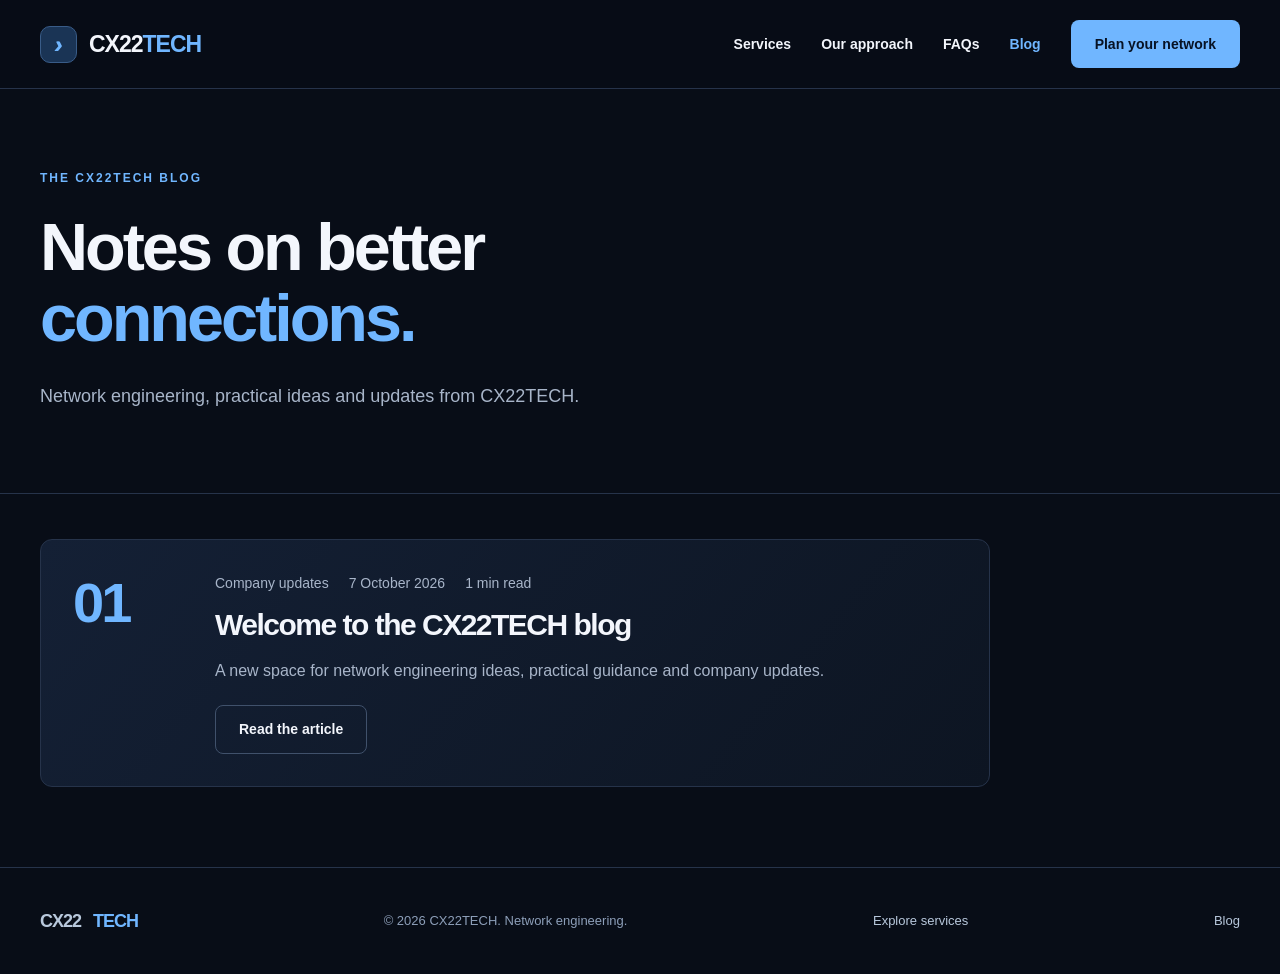
==== blog/index.html @ f7460386 "Add files via upload" ====
<!doctype html>
<html lang="en-GB">
<head>
<meta charset="utf-8"><meta name="viewport" content="width=device-width, initial-scale=1">
<title>Blog — CX22TECH</title><meta name="description" content="Network engineering ideas and company updates from CX22TECH.">
<link rel="icon" type="image/svg+xml" href="data:image/svg+xml,%3Csvg xmlns='http://www.w3.org/2000/svg' viewBox='0 0 32 32'%3E%3Crect width='32' height='32' rx='8' fill='%230b1220'/%3E%3Cpath d='M9 10l6 6-6 6m8-12l6 6-6 6' fill='none' stroke='%235eaeff' stroke-width='3'/%3E%3C/svg%3E">
<link rel="stylesheet" href="../assets/site.css">
</head>
<body><header><div class="wrap nav"><a class="brand" href="../" aria-label="CX22TECH home"><i class="mark" aria-hidden="true">››</i><div>CX22<span>TECH</span></div></a><button class="menu" aria-expanded="false" aria-controls="navigation">Menu</button><nav id="navigation" aria-label="Main navigation"><a href="../#services">Services</a><a href="../#approach">Our approach</a><a href="../#questions">FAQs</a><a href="../blog/" aria-current="page">Blog</a><a class="button" href="../#project">Plan your network</a></nav></div></header><main><div class="blog-hero"><div class="wrap"><p class="eyebrow">The CX22TECH blog</p><h1>Notes on better<br><span>connections.</span></h1><p class="lead">Network engineering, practical ideas and updates from CX22TECH.</p></div></div><section class="wrap blog-list" aria-label="Latest articles"><article class="post-card"><div class="post-number" aria-hidden="true">01</div><div><div class="post-meta"><span>Company updates</span><time datetime="2026-10-07">7 October 2026</time><span>1 min read</span></div><h2><a href="welcome-to-cx22tech/">Welcome to the CX22TECH blog</a></h2><p>A new space for network engineering ideas, practical guidance and company updates.</p><a class="button secondary" href="welcome-to-cx22tech/">Read the article</a></div></article></section></main><footer><div class="wrap footer-inner"><a class="brand" href="../">CX22<span>TECH</span></a><p>© <span id="year">2026</span> CX22TECH. Network engineering.</p><a href="../#services">Explore services</a><a href="../blog/">Blog</a></div></footer><script src="../assets/site.js" defer></script></body></html>
---- assets/site.css ----
:root{color-scheme:dark;--bg:#080d17;--panel:#111b2c;--line:#26334a;--text:#f3f6fc;--muted:#a8b5c9;--blue:#70b6ff}*{box-sizing:border-box}html{scroll-behavior:smooth;scroll-padding-top:95px}body{margin:0;background:var(--bg);color:var(--text);font-family:Inter,Arial,sans-serif;font-size:16px;line-height:1.6}a{color:inherit;text-decoration:none}button{font:inherit}a:focus-visible,button:focus-visible,summary:focus-visible{outline:3px solid var(--blue);outline-offset:6px}.wrap{width:min(1200px,calc(100% - 64px));margin:auto}header{border-bottom:1px solid var(--line);background:#080d17eF;position:sticky;top:0;z-index:10;backdrop-filter:blur(15px)}.nav{height:88px;display:flex;align-items:center;justify-content:space-between;gap:24px}.brand{font-size:23px;letter-spacing:-1px;font-weight:850;display:flex;align-items:center;gap:12px}.brand span{color:var(--blue)}.mark{display:grid;place-items:center;width:37px;height:37px;background:#1a3455;border:1px solid #395c88;border-radius:10px;font-size:23px;letter-spacing:-7px;padding-right:7px;color:var(--blue)}nav{display:flex;gap:30px;align-items:center;font-size:14px;font-weight:600}nav a:hover,footer a:hover{color:var(--blue)}.button{display:inline-flex;align-items:center;justify-content:center;min-height:48px;padding:12px 23px;border-radius:8px;background:var(--blue);color:#071224;font-weight:700;font-size:14px;border:1px solid transparent;transition:background .2s,transform .2s}.button:hover{background:#98cdff;transform:translateY(-2px)}.button.secondary{background:transparent;color:var(--text);border-color:#40516b}.menu{display:none;background:none;color:white;border:1px solid var(--line);border-radius:8px;padding:8px 12px}.hero{display:grid;grid-template-columns:1.08fr 1fr;gap:70px;align-items:center;padding:100px 0 88px}.eyebrow{color:var(--blue);font-size:12px;letter-spacing:2px;text-transform:uppercase;font-weight:700;margin:0 0 24px}h1{font-size:clamp(42px,5.2vw,70px);line-height:1.06;letter-spacing:-3px;margin:0 0 28px;font-weight:750}h1 span{color:var(--blue)}.lead{color:var(--muted);max-width:510px;font-size:18px;line-height:1.75;margin:0 0 32px}.actions{display:flex;gap:12px;flex-wrap:wrap}.small-note{font-size:13px;color:#8d9fb9;margin-top:23px}.network{border:1px solid #30405b;background:radial-gradient(ellipse at 50% 50%,#163456 0%,#0d1625 65%);border-radius:18px;overflow:hidden;box-shadow:0 25px 90px #0005}.panel-head{display:flex;justify-content:space-between;border-bottom:1px solid var(--line);padding:18px 22px;font-size:12px;letter-spacing:1px;text-transform:uppercase;color:#b4c4d9}.panel-head span:last-child{color:var(--blue)}.network svg{display:block;width:100%;height:auto}.diagram-line{stroke:#406b9b;stroke-width:1.5;fill:none}.node{fill:#12243b;stroke:#4b7fb2;stroke-width:1}.network text{font-family:Arial,sans-serif;fill:#dbeaff;font-size:13px}.network .sub{fill:#8eaccd;font-size:11px}.panel-foot{border-top:1px solid var(--line);display:flex;justify-content:space-between;padding:17px 22px;color:#9db2ce;font-size:12px}.strip{display:flex;justify-content:space-between;gap:25px;border-top:1px solid var(--line);border-bottom:1px solid var(--line);padding:26px 0;font-size:13px;letter-spacing:1.5px;text-transform:uppercase;color:#91a1b8}.strip strong{color:#d7e2f3;font-weight:500}section{padding:92px 0}.section-top{display:flex;justify-content:space-between;gap:45px;align-items:end;margin-bottom:38px}h2{font-size:clamp(30px,3.5vw,44px);line-height:1.15;letter-spacing:-1.5px;margin:0}.section-top p{color:var(--muted);max-width:370px;margin:0}.cards{display:grid;grid-template-columns:repeat(3,1fr);gap:18px}.card{padding:29px;border-radius:12px;border:1px solid var(--line);background:linear-gradient(140deg,#142035,#0d1522);transition:border-color .2s}.card:hover{border-color:#608fc4}.card .number{color:var(--blue);font-size:14px;font-family:monospace}.card h3{font-size:22px;letter-spacing:-.5px;margin:31px 0 12px}.card p{color:var(--muted);font-size:15px;margin:0 0 26px}.tags{display:flex;gap:8px;flex-wrap:wrap}.tags span{border:1px solid #2b3c55;border-radius:5px;padding:5px 9px;font-size:12px;color:#bbcee5}.approach{border-top:1px solid var(--line);background:#0c1320}.approach-grid{display:grid;grid-template-columns:1fr 1.1fr;gap:90px}.approach p{color:var(--muted)}.steps{display:grid;gap:0}.step{display:grid;grid-template-columns:45px 1fr;gap:20px;padding:22px 0;border-bottom:1px solid var(--line)}.step:first-child{padding-top:0}.step b{color:var(--blue);font-family:monospace;font-size:14px;padding-top:5px}.step h3{margin:0 0 7px;font-size:19px}.step p{margin:0;font-size:15px}.principles{margin-top:30px;display:flex;flex-wrap:wrap;gap:10px}.principles span{color:#b7c9e1;font-size:13px;padding:7px 12px;border:1px solid #2d3d55;border-radius:6px}.faq{max-width:850px}.faq h2{margin-bottom:35px}details{border-bottom:1px solid var(--line);padding:20px 0}summary{cursor:pointer;font-size:18px;font-weight:600;list-style:none;display:flex;justify-content:space-between;gap:25px}summary::-webkit-details-marker{display:none}summary:after{content:'+';color:var(--blue);font-size:22px}details[open] summary:after{content:'−'}details p{color:var(--muted);max-width:730px;margin-bottom:0}.contact{margin-bottom:65px;padding:42px 45px;border:1px solid #386491;border-radius:14px;background:linear-gradient(115deg,#173657,#101d32);display:flex;justify-content:space-between;align-items:center;gap:35px}.contact h2{font-size:32px}.contact p{color:#b6c9e1;max-width:630px;margin-bottom:0}.contact-label{font-family:monospace;color:var(--blue);font-size:14px;white-space:nowrap}footer{border-top:1px solid var(--line);padding:30px 0}.footer-inner{display:flex;justify-content:space-between;align-items:center;gap:25px}footer p{font-size:13px;color:#8d9fb9}footer .brand{font-size:18px}footer a{font-size:13px;color:#b8c8dc}@media(max-width:900px){.hero{gap:35px;padding-top:65px}h1{letter-spacing:-2px}.cards{grid-template-columns:1fr}.card h3{margin-top:20px}.approach-grid{gap:45px}.section-top{align-items:start}.strip{flex-wrap:wrap}.contact{padding:30px}.network{min-width:0}}@media(max-width:650px){.wrap{width:calc(100% - 36px)}.nav{height:72px}.brand{font-size:21px}.menu{display:block}nav{display:none;position:absolute;top:72px;left:0;right:0;background:#0d1625;padding:22px;flex-direction:column;align-items:stretch;border-bottom:1px solid var(--line)}nav.open{display:flex}.hero{grid-template-columns:1fr;padding:53px 0 40px;gap:35px}h1{font-size:48px;letter-spacing:-2px}.lead{font-size:17px}.strip{font-size:11px;gap:16px;justify-content:start}.strip span:first-child{flex-basis:100%}section{padding:60px 0}.section-top,.contact{flex-direction:column;align-items:start;gap:24px}.approach-grid{grid-template-columns:1fr;gap:35px}.contact{margin-bottom:40px}.footer-inner{flex-wrap:wrap}summary{font-size:16px}.network text{font-size:13px}}@media(prefers-reduced-motion:reduce){html{scroll-behavior:auto}*{transition:none!important}}

/* Blog */
nav a[aria-current="page"]{color:var(--blue)}.blog-hero{padding:80px 0 48px;border-bottom:1px solid var(--line)}.blog-hero h1{max-width:850px}.blog-hero .lead{max-width:700px}.blog-list{padding:45px 0 80px}.post-card{display:grid;grid-template-columns:110px 1fr;gap:32px;max-width:950px;padding:32px;border:1px solid var(--line);border-radius:12px;background:linear-gradient(130deg,#142035,#0d1522)}.post-card .post-number{font-size:56px;font-weight:700;color:var(--blue);line-height:1.1;letter-spacing:-3px}.post-meta{display:flex;flex-wrap:wrap;gap:10px 20px;font-size:14px;color:var(--muted);margin-bottom:14px}.post-card h2{font-size:30px;margin-bottom:15px}.post-card p{color:var(--muted);margin:0 0 22px}.post-card h2 a:hover{color:var(--blue)}.reading{width:min(760px,calc(100% - 64px));margin:auto;padding:55px 0 80px}.reading h2{font-size:28px;margin:38px 0 16px;letter-spacing:-.7px}.reading p,.reading li{font-size:18px;line-height:1.85;color:#becadc}.reading ul{padding-left:24px}.back-link{display:inline-block;color:var(--blue);font-size:14px;margin-bottom:28px}.reading .button{margin-top:20px}@media(max-width:650px){.blog-hero{padding:50px 0 30px}.post-card{grid-template-columns:1fr;gap:18px;padding:24px}.post-card .post-number{font-size:36px}.post-card h2{font-size:27px}.reading{width:calc(100% - 36px);padding-top:30px}.reading p,.reading li{font-size:17px}}
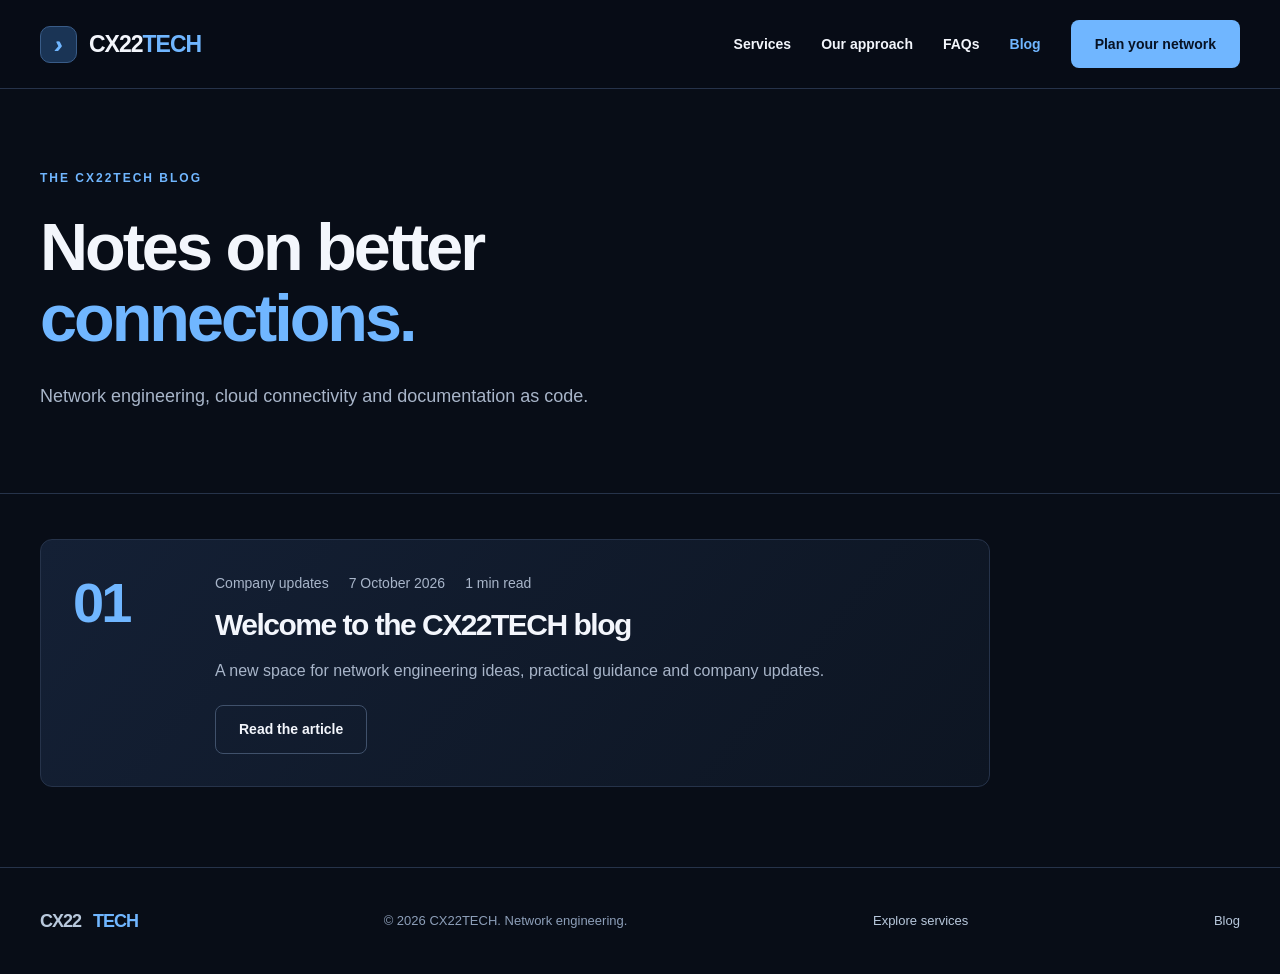
==== commit a659f38a: "Add files via upload" ====
--- a/blog/index.html
+++ b/blog/index.html
@@ -6,4 +6,4 @@
 <link rel="icon" type="image/svg+xml" href="data:image/svg+xml,%3Csvg xmlns='http://www.w3.org/2000/svg' viewBox='0 0 32 32'%3E%3Crect width='32' height='32' rx='8' fill='%230b1220'/%3E%3Cpath d='M9 10l6 6-6 6m8-12l6 6-6 6' fill='none' stroke='%235eaeff' stroke-width='3'/%3E%3C/svg%3E">
 <link rel="stylesheet" href="../assets/site.css">
 </head>
-<body><header><div class="wrap nav"><a class="brand" href="../" aria-label="CX22TECH home"><i class="mark" aria-hidden="true">››</i><div>CX22<span>TECH</span></div></a><button class="menu" aria-expanded="false" aria-controls="navigation">Menu</button><nav id="navigation" aria-label="Main navigation"><a href="../#services">Services</a><a href="../#approach">Our approach</a><a href="../#questions">FAQs</a><a href="../blog/" aria-current="page">Blog</a><a class="button" href="../#project">Plan your network</a></nav></div></header><main><div class="blog-hero"><div class="wrap"><p class="eyebrow">The CX22TECH blog</p><h1>Notes on better<br><span>connections.</span></h1><p class="lead">Network engineering, practical ideas and updates from CX22TECH.</p></div></div><section class="wrap blog-list" aria-label="Latest articles"><article class="post-card"><div class="post-number" aria-hidden="true">01</div><div><div class="post-meta"><span>Company updates</span><time datetime="2026-10-07">7 October 2026</time><span>1 min read</span></div><h2><a href="welcome-to-cx22tech/">Welcome to the CX22TECH blog</a></h2><p>A new space for network engineering ideas, practical guidance and company updates.</p><a class="button secondary" href="welcome-to-cx22tech/">Read the article</a></div></article></section></main><footer><div class="wrap footer-inner"><a class="brand" href="../">CX22<span>TECH</span></a><p>© <span id="year">2026</span> CX22TECH. Network engineering.</p><a href="../#services">Explore services</a><a href="../blog/">Blog</a></div></footer><script src="../assets/site.js" defer></script></body></html>
+<body><header><div class="wrap nav"><a class="brand" href="../" aria-label="CX22TECH home"><i class="mark" aria-hidden="true">››</i><div>CX22<span>TECH</span></div></a><button class="menu" aria-expanded="false" aria-controls="navigation">Menu</button><nav id="navigation" aria-label="Main navigation"><a href="../#services">Services</a><a href="../#approach">Our approach</a><a href="../#questions">FAQs</a><a href="../blog/" aria-current="page">Blog</a><a class="button" href="../#project">Plan your network</a></nav></div></header><main><div class="blog-hero"><div class="wrap"><p class="eyebrow">The CX22TECH blog</p><h1>Notes on better<br><span>connections.</span></h1><p class="lead">Network engineering, cloud connectivity and documentation as code.</p></div></div><section class="wrap blog-list" aria-label="Latest articles"><article class="post-card"><div class="post-number" aria-hidden="true">01</div><div><div class="post-meta"><span>Company updates</span><time datetime="2026-10-07">7 October 2026</time><span>1 min read</span></div><h2><a href="welcome-to-cx22tech/">Welcome to the CX22TECH blog</a></h2><p>A new space for network engineering ideas, practical guidance and company updates.</p><a class="button secondary" href="welcome-to-cx22tech/">Read the article</a></div></article></section></main><footer><div class="wrap footer-inner"><a class="brand" href="../">CX22<span>TECH</span></a><p>© <span id="year">2026</span> CX22TECH. Network engineering.</p><a href="../#services">Explore services</a><a href="../blog/">Blog</a></div></footer><script src="../assets/site.js" defer></script></body></html>
--- a/assets/site.css
+++ b/assets/site.css
@@ -3,3 +3,7 @@
 
 /* Blog */
 nav a[aria-current="page"]{color:var(--blue)}.blog-hero{padding:80px 0 48px;border-bottom:1px solid var(--line)}.blog-hero h1{max-width:850px}.blog-hero .lead{max-width:700px}.blog-list{padding:45px 0 80px}.post-card{display:grid;grid-template-columns:110px 1fr;gap:32px;max-width:950px;padding:32px;border:1px solid var(--line);border-radius:12px;background:linear-gradient(130deg,#142035,#0d1522)}.post-card .post-number{font-size:56px;font-weight:700;color:var(--blue);line-height:1.1;letter-spacing:-3px}.post-meta{display:flex;flex-wrap:wrap;gap:10px 20px;font-size:14px;color:var(--muted);margin-bottom:14px}.post-card h2{font-size:30px;margin-bottom:15px}.post-card p{color:var(--muted);margin:0 0 22px}.post-card h2 a:hover{color:var(--blue)}.reading{width:min(760px,calc(100% - 64px));margin:auto;padding:55px 0 80px}.reading h2{font-size:28px;margin:38px 0 16px;letter-spacing:-.7px}.reading p,.reading li{font-size:18px;line-height:1.85;color:#becadc}.reading ul{padding-left:24px}.back-link{display:inline-block;color:var(--blue);font-size:14px;margin-bottom:28px}.reading .button{margin-top:20px}@media(max-width:650px){.blog-hero{padding:50px 0 30px}.post-card{grid-template-columns:1fr;gap:18px;padding:24px}.post-card .post-number{font-size:36px}.post-card h2{font-size:27px}.reading{width:calc(100% - 36px);padding-top:30px}.reading p,.reading li{font-size:17px}}
+
+.capability-grid{display:grid;grid-template-columns:repeat(2,minmax(0,1fr));gap:18px}.article-body pre{overflow:auto;background:#111b2c;padding:20px;border-radius:8px}.article-body code{font-size:.9em}.article-body img{max-width:100%;height:auto;border-radius:8px}.article-body a{color:var(--blue);text-decoration:underline}.article-body table{display:block;overflow:auto;border-collapse:collapse}.article-body th,.article-body td{padding:10px;border:1px solid var(--line)}.empty-blog{color:var(--muted)}@media(max-width:650px){.capability-grid{grid-template-columns:1fr}}
+
+.blog-list{display:grid;gap:22px}.article-body{overflow-wrap:anywhere}.blog-hero h1{overflow-wrap:anywhere}
